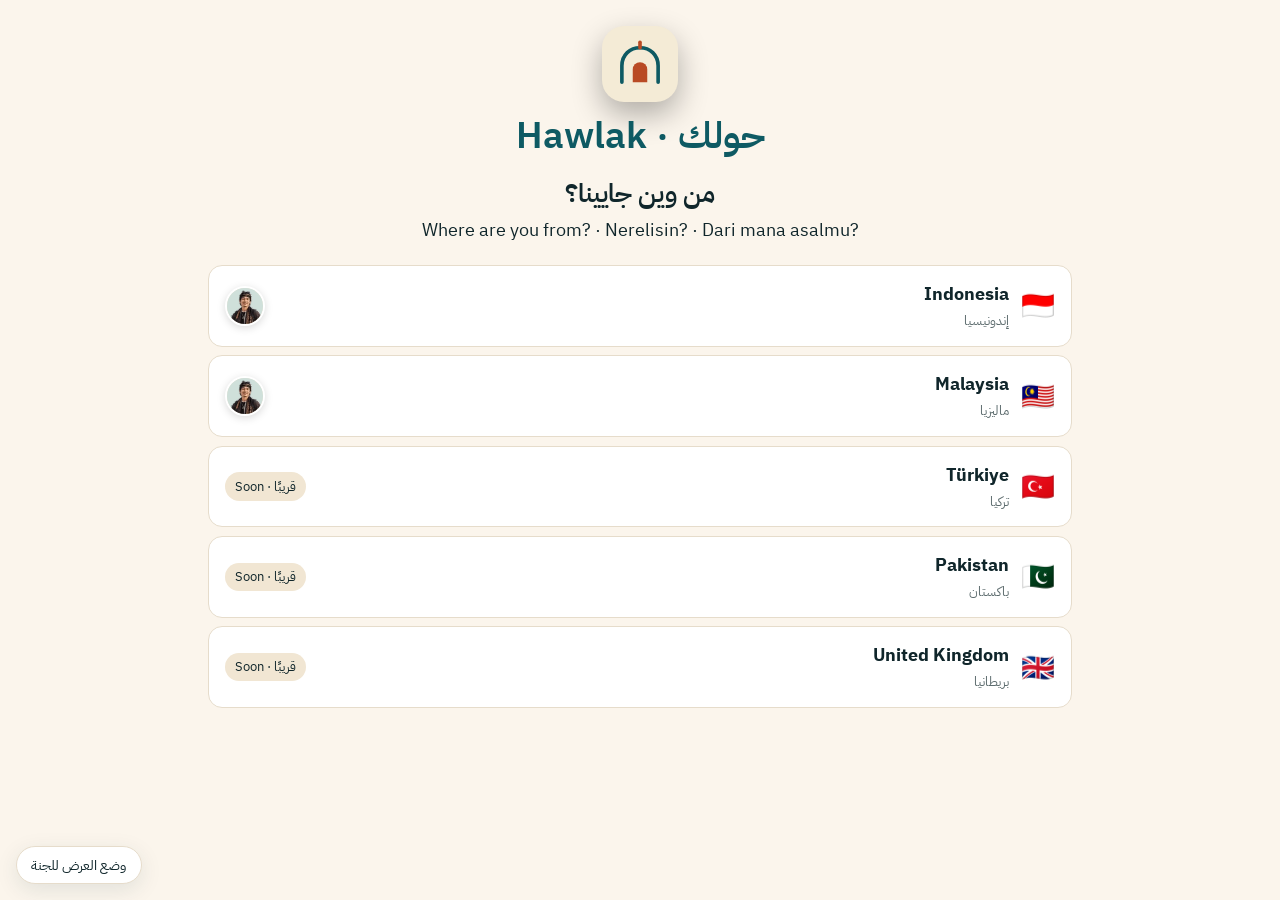
==== frontend/index.html @ e4639a31 "Initial commit: Hawlak MVP project structure (Quba, Odin guide)" ====
<!doctype html>
<html lang="ar" dir="rtl">
<head>
  <meta charset="utf-8">
  <meta name="viewport" content="width=device-width,initial-scale=1,viewport-fit=cover">
  <title>حولك</title>
  <link rel="preconnect" href="https://fonts.googleapis.com">
  <link rel="preconnect" href="https://fonts.gstatic.com" crossorigin>
  <link rel="stylesheet" href="https://fonts.googleapis.com/css2?family=IBM+Plex+Sans+Arabic:wght@400;500;600;700&display=swap">
  <link rel="stylesheet" href="css/base.css">
  <link rel="stylesheet" href="css/screens.css">
  <link rel="stylesheet" href="css/characters.css">
  <link rel="stylesheet" href="css/layout.css">
</head>
<body>
<div class="stage" dir="rtl" lang="ar">
  <button class="demofab" data-ar data-act="demoSheet">وضع العرض للجنة</button>
  <aside class="side" data-ar>
    <h1>حولك</h1>
    <p>نموذج أولي تفاعلي لمنصة سياحية بشخصيات رقمية من ثقافة الزائر. صُمّم للجوال، وهذا الإطار للعرض على الكمبيوتر.</p>
    <div class="btns" id="demoBtns"></div>
    <small>كل البيانات والأماكن تجريبية لأغراض العرض، ولا يوجد ربط حقيقي بخدمات الحجز أو الموقع.</small>
  </aside>
  <main class="phone" id="phone">
    <div id="app"></div>
    <div id="layer"></div>
  </main>
</div>

  <script src="js/data/core.js"></script>
  <script src="js/data/places.js"></script>
  <script src="js/data/guides.js"></script>
  <script src="js/state.js"></script>
  <script src="js/i18n/dictionary.js"></script>
  <script src="js/i18n/localize.js"></script>
  <script src="js/characters.js"></script>
  <script src="js/helpers.js"></script>
  <script src="js/screens/flow.js"></script>
  <script src="js/i18n/voice-lines.js"></script>
  <script src="js/voice.js"></script>
  <script src="js/screens/home.js"></script>
  <script src="js/map-data.js"></script>
  <script src="js/screens/explore.js"></script>
  <script src="js/screens/place.js"></script>
  <script src="js/screens/ask.js"></script>
  <script src="js/screens/plan.js"></script>
  <script src="js/screens/profile.js"></script>
  <script src="js/screens/login.js"></script>
  <script src="js/actions.js"></script>
  <script src="js/events.js"></script>
  <script src="js/main.js"></script>
</body>
</html>
---- frontend/css/base.css ----
/* Layout: phone-sized app centered on desktop with a demo-control side panel; full-bleed on phones */
:root{
  --bg:#FBF5EC; --surface:#FFFFFF; --sand:#F1E6D3; --sand2:#E6D6BC; --ink:#10262B; --muted:#5C6B6D;
  --green:#0E5A63; --green2:#083E45; --gold:#B94A24; --gold-soft:#F6E1D6; --line:#E6DCCB;
  --on-green:#FFFFFF; --shadow:0 6px 22px rgba(14,60,66,.10); --stage:#E9E2D2;
  --c-sight:#0E5A63; --c-food:#B5473A; --c-cafe:#8A5A33; --c-shop:#7B4B8A; --c-exp:#3A6EA5; --c-svc:#B3412F;
  --display:"IBM Plex Sans Arabic","Geeza Pro","Segoe UI",Tahoma,sans-serif;
  --body:"IBM Plex Sans Arabic","Geeza Pro","Segoe UI",Tahoma,sans-serif;
}
@media (prefers-color-scheme:dark){:root:not([data-theme="light"]){
  --bg:#0C1A1C; --surface:#132527; --sand:#1C2F31; --sand2:#29413F; --ink:#E8F0F0; --muted:#9FB3B4;
  --green:#5CC5CF; --green2:#0F3D43; --gold:#F08C63; --gold-soft:#3A2419; --line:#26393B;
  --on-green:#062428; --shadow:0 6px 22px rgba(0,0,0,.4); --stage:#071314; color-scheme:dark;}}
:root[data-theme="dark"]{
  --bg:#0C1A1C; --surface:#132527; --sand:#1C2F31; --sand2:#29413F; --ink:#E8F0F0; --muted:#9FB3B4;
  --green:#5CC5CF; --green2:#0F3D43; --gold:#F08C63; --gold-soft:#3A2419; --line:#26393B;
  --on-green:#062428; --shadow:0 6px 22px rgba(0,0,0,.4); --stage:#071314; color-scheme:dark;}
:root[data-hc="1"]{--ink:#000;--muted:#2a2a2a;--line:#666;--gold:#8A2F10}
@media (prefers-color-scheme:dark){:root[data-hc="1"]:not([data-theme="light"]){--ink:#fff;--muted:#e6e6e6;--line:#aaa;--gold:#FFB08C}}
:root[data-hc="1"][data-theme="dark"]{--ink:#fff;--muted:#e6e6e6;--line:#aaa;--gold:#FFB08C}

*{box-sizing:border-box;-webkit-tap-highlight-color:transparent}
html,body{height:100%}
html{font-size:16px}
html.big{font-size:19px}
body{margin:0;background:var(--stage);color:var(--ink);font-family:var(--body);line-height:1.7;padding:0}
button{font:inherit;color:inherit;cursor:pointer;border:0;background:none;padding:0}
button:focus-visible,input:focus-visible,a:focus-visible{outline:3px solid var(--gold);outline-offset:2px}
h1,h2,h3,h4{font-weight:600;letter-spacing:0;font-family:var(--display);margin:0;line-height:1.35;text-wrap:balance}
p{margin:0}
.ico{width:1.35em;height:1.35em;fill:none;stroke:currentColor;stroke-width:1.8;stroke-linecap:round;stroke-linejoin:round;flex:none}
.ico.fill{fill:currentColor}

.stage{height:100%;display:flex;justify-content:center;align-items:center;gap:2.5rem;padding:0}
.side{display:none}
.phone{position:relative;width:100%;height:100%;background:var(--bg);overflow:hidden;display:flex;flex-direction:column}
.side h1{font-size:2.4rem;color:var(--green)}
.side p{color:var(--muted)}
.side .btns{display:flex;flex-direction:column;gap:.6rem}
.side .btn{justify-content:flex-start}
.side small{color:var(--muted)}

#app{flex:1;min-height:0;display:flex;flex-direction:column;position:relative}
.screen{flex:1;min-height:0;overflow-y:auto;overflow-x:hidden;animation:in .28s ease both;scroll-behavior:smooth}
@keyframes in{from{opacity:0;transform:translateX(-14px)}to{opacity:1;transform:none}}
@media (prefers-reduced-motion:reduce){.screen{animation:none}*{transition:none!important}}
.pad{padding:1rem 1.1rem 1.4rem}

/* controls */
.btn{display:inline-flex;align-items:center;justify-content:center;gap:.5rem;padding:.8rem 1.2rem;border-radius:14px;font-weight:600;background:var(--surface);border:1px solid var(--line);transition:transform .15s}
.btn:active{transform:scale(.97)}
.btn.primary{background:var(--green);color:var(--on-green);border-color:transparent}
.btn.gold{background:var(--gold);color:#fff;border-color:transparent}
.btn.ghost{background:transparent}
.btn.block{width:100%}
.btn.sm{padding:.45rem .8rem;border-radius:10px;font-size:.88rem}
.chip{display:inline-flex;align-items:center;gap:.4rem;padding:.5rem .95rem;border-radius:999px;border:1px solid var(--line);background:var(--surface);font-size:.95rem;transition:all .15s}
.chip.on{background:var(--green);color:var(--on-green);border-color:transparent}
.chips{display:flex;flex-wrap:wrap;gap:.5rem}
.hscroll{display:flex;gap:.8rem;overflow-x:auto;padding:.2rem 1.1rem .8rem;margin-inline:-1.1rem;scroll-snap-type:x proximity}
.hscroll::-webkit-scrollbar{display:none}
.hscroll>*{scroll-snap-align:start}
.card{background:var(--surface);border:1px solid var(--line);border-radius:18px;box-shadow:var(--shadow)}
.muted{color:var(--muted)}
.small{font-size:.86rem}
.row{display:flex;align-items:center;gap:.6rem}
.between{justify-content:space-between}
.grow{flex:1;min-width:0}
.sec-title{display:flex;align-items:baseline;justify-content:space-between;margin:1.3rem 0 .7rem}
.sec-title h3{font-size:1.2rem}
.sec-title span{color:var(--muted);font-size:.85rem}

/* header bits */
.topbar{display:flex;align-items:center;gap:.7rem;padding:.8rem 1.1rem}
.iconbtn{width:42px;height:42px;border-radius:50%;background:var(--surface);border:1px solid var(--line);display:grid;place-items:center;flex:none}
.back{transform:none}

/* avatar */
.av{border-radius:50%;overflow:hidden;flex:none;background:var(--sand);display:grid;place-items:center;border:2px solid var(--surface);box-shadow:0 2px 8px rgba(0,0,0,.15)}
.av img,.av svg{width:100%;height:100%;object-fit:cover;display:block}
---- frontend/css/screens.css ----
/* splash */
.splash{background:radial-gradient(120% 80% at 50% 0%,#17808B 0%,#083E45 62%);color:#fff;display:flex;flex-direction:column;align-items:center;justify-content:center;text-align:center;gap:1rem;padding:2rem;position:relative;overflow:hidden}
.splash .pat{position:absolute;inset:0;opacity:.09;background-image:repeating-conic-gradient(from 0deg at 50% 50%,#fff 0 6deg,transparent 6deg 12deg);-webkit-mask-image:radial-gradient(circle at 50% 38%,#000,transparent 70%);mask-image:radial-gradient(circle at 50% 38%,#000,transparent 70%)}
.logo{width:92px;height:92px;border-radius:26px;background:#F4EBD6;display:grid;place-items:center;box-shadow:0 12px 30px rgba(0,0,0,.3)}
.splash h1{font-size:3.2rem;letter-spacing:.02em}
.splash .motto{font-family:var(--display);font-size:1.5rem;color:#F4A57F}
.splash .sub{opacity:.85;max-width:24ch}
.splash .pat{pointer-events:none}
.splash>*:not(.pat){position:relative}
.splash .btn{background:#F4A57F;color:#10262B;border:0;font-size:1.1rem;padding:.95rem 2.2rem;margin-top:.8rem}
.splash .demo{margin-top:1rem;font-size:.85rem;opacity:.8;text-decoration:underline;color:#fff}
.faces{display:flex;margin-top:.4rem}
.faces .av{margin-inline-start:-10px;width:44px;height:44px}

/* onboarding */
.onb{display:flex;flex-direction:column;height:100%}
.onb .oart{flex:1;min-height:0;display:grid;place-items:center;padding:1rem;background:linear-gradient(180deg,var(--sand),var(--bg))}
.onb .txt{padding:1.2rem 1.4rem 1.6rem;text-align:center;display:flex;flex-direction:column;gap:.6rem}
.onb h2{font-size:1.9rem;color:var(--green)}
.dots{display:flex;gap:.4rem;justify-content:center;margin:.4rem 0 .8rem}
.dots i{width:8px;height:8px;border-radius:99px;background:var(--sand2)}
.dots i.on{width:24px;background:var(--green)}
.bubble{background:var(--surface);border:1px solid var(--line);border-radius:18px 18px 18px 4px;padding:.8rem 1rem;box-shadow:var(--shadow);max-width:90%}
.bubble.me{background:var(--green);color:var(--on-green);border-color:transparent;border-radius:18px 18px 4px 18px;align-self:flex-start}
.loc{font-family:var(--display);font-size:.8rem;color:var(--gold);display:block}

/* destination */
.dest{position:relative;border-radius:22px;overflow:hidden;height:200px;color:#fff;display:flex;align-items:flex-end;padding:1.1rem;width:100%;text-align:start}
.dest .bg{position:absolute;inset:0}
.dest h3{font-size:1.7rem;position:relative}
.dest p{position:relative;opacity:.9;font-size:.9rem}
.dest .soon{position:absolute;top:.8rem;inset-inline-start:.8rem;background:rgba(255,255,255,.2);backdrop-filter:blur(6px);padding:.15rem .7rem;border-radius:99px;font-size:.78rem}

/* country */
.search{display:flex;align-items:center;gap:.6rem;background:var(--surface);border:1px solid var(--line);border-radius:14px;padding:.35rem .9rem}
.search input{flex:1;border:0;background:none;font:inherit;color:inherit;padding:.5rem 0;outline:none;min-width:0}
.country{display:flex;align-items:center;gap:.8rem;padding:.8rem 1rem;border-radius:14px;background:var(--surface);border:1px solid var(--line);width:100%;text-align:start}
.flag{font-size:1.7rem;line-height:1}

/* guide reveal */
.gh{display:flex;flex-direction:column;align-items:center;text-align:center;gap:.7rem;padding:1.4rem 1.2rem}
.gh .big{width:150px;height:150px;border-width:4px}
.gh h2{font-size:2rem}
.quote{font-family:var(--display);font-size:1.1rem;color:var(--green);max-width:28ch}
.trait{display:flex;align-items:center;gap:.6rem;padding:.55rem 0;border-bottom:1px dashed var(--line)}
.trait:last-child{border:0}
.lang-line{background:var(--gold-soft);border-radius:16px;padding:.9rem 1rem;text-align:start;width:100%}
.lang-line b{display:block;font-size:1.05rem}

/* chat/quiz */
.chat{display:flex;flex-direction:column;gap:.7rem;padding:1rem 1.1rem}
.msg{display:flex;gap:.55rem;align-items:flex-end}
.msg.me{justify-content:flex-start}
.typing{display:inline-flex;gap:4px;padding:.3rem .2rem}
.typing i{width:7px;height:7px;border-radius:50%;background:var(--muted);animation:b 1s infinite}
.typing i:nth-child(2){animation-delay:.15s}.typing i:nth-child(3){animation-delay:.3s}
@keyframes b{0%,60%,100%{transform:none;opacity:.5}30%{transform:translateY(-5px);opacity:1}}
.opts{display:flex;flex-wrap:wrap;gap:.5rem;padding-inline-start:48px}

/* home */
.hero{background:linear-gradient(160deg,#083E45,#0E5A63);color:#fff;padding:1rem 1.1rem 1.3rem;border-radius:0 0 28px 28px;position:relative}
.hero .row .btn{color:#fff}
.hero .iconbtn{background:rgba(255,255,255,.14);border-color:transparent;color:#fff}
.hero .bubble{background:rgba(255,255,255,.96);color:#10262B;border:0}
.status{display:inline-flex;align-items:center;gap:.4rem;background:rgba(255,255,255,.14);border-radius:99px;padding:.2rem .8rem;font-size:.85rem}
.phase{display:flex;background:rgba(255,255,255,.14);border-radius:99px;padding:3px;gap:2px}
.phase button{padding:.25rem .8rem;border-radius:99px;font-size:.8rem;color:#fff}
.phase button.on{background:#fff;color:var(--green2)}
.askbar{display:flex;align-items:center;gap:.6rem;background:var(--surface);border-radius:16px;padding:.8rem 1rem;color:var(--muted);box-shadow:var(--shadow);margin:-1.4rem 1.1rem 0;position:relative;width:calc(100% - 2.2rem);text-align:start}
.quick{display:grid;grid-template-columns:repeat(4,1fr);gap:.9rem .4rem;margin-top:1.2rem}
.q{display:flex;flex-direction:column;align-items:center;gap:.4rem;font-size:.8rem;text-align:center}
.q span.b{width:54px;height:54px;border-radius:18px;background:var(--surface);border:1px solid var(--line);display:grid;place-items:center;color:var(--green);box-shadow:var(--shadow)}
.q.sos span.b{color:var(--c-svc)}
.pcard{width:218px;flex:none;overflow:hidden;text-align:start;display:flex;flex-direction:column}
.art{position:relative;display:grid;place-items:center;color:rgba(255,255,255,.9);overflow:hidden}
.art svg.ico{width:42px;height:42px;stroke-width:1.4;position:relative}
.art::before{content:"";position:absolute;inset:0;background:repeating-conic-gradient(from 0deg at 50% 120%,rgba(255,255,255,.1) 0 7deg,transparent 7deg 14deg)}
.pcard .art{height:104px}
.pcard .meta{padding:.7rem .85rem .85rem;display:flex;flex-direction:column;gap:.15rem}
.pcard h4{font-size:1.02rem}
.tag{display:inline-block;font-size:.72rem;padding:.05rem .55rem;border-radius:99px;background:var(--gold-soft);color:var(--gold);font-weight:600}
.stat{display:flex;gap:.7rem;font-size:.82rem;color:var(--muted);align-items:center;flex-wrap:wrap}
.stat span{display:inline-flex;align-items:center;gap:.25rem}
.stat .ico{width:1em;height:1em}
.rate{color:var(--gold);font-weight:600}
.cultcard{display:flex;gap:.8rem;align-items:center;padding:.8rem;text-align:start;width:100%}
.cultcard .art{width:62px;height:62px;border-radius:16px;flex:none}
.cultcard .art svg.ico{width:28px;height:28px}
.prompt{font-family:var(--display);font-size:1.05rem}

/* nav */
.nav{display:grid;grid-template-columns:1fr 1fr 1.2fr 1fr;background:var(--surface);border-top:1px solid var(--line);padding:.3rem .4rem calc(.5rem + env(safe-area-inset-bottom,0px));position:relative;flex:none}
.nav button{display:flex;flex-direction:column;align-items:center;gap:.1rem;font-size:.72rem;color:var(--muted);padding:.4rem 0}
.nav button.on{color:var(--green);font-weight:600}
.nav .mid{position:relative}
.nav .mid span.fab{width:58px;height:58px;border-radius:50%;background:var(--green);color:var(--on-green);display:grid;place-items:center;margin-top:-26px;border:4px solid var(--surface);box-shadow:0 8px 18px rgba(14,90,99,.35)}
.nav .mid.on span.fab{background:var(--gold);color:#fff}
.nav .mid{color:var(--green)}

/* place */
.phero{height:230px;position:relative;border-radius:0 0 26px 26px}
.phero .art{position:absolute;inset:0}
.phero .art svg.ico{width:78px;height:78px}
.phero .topbar{position:absolute;top:0;inset-inline:0;z-index:2}
.phero .iconbtn{background:rgba(255,255,255,.9);color:#10262B;border:0}
.facts{display:grid;grid-template-columns:1fr 1fr;gap:.6rem}
.fact{background:var(--surface);border:1px solid var(--line);border-radius:14px;padding:.6rem .8rem}
.fact small{color:var(--muted);display:block}
.why{background:var(--gold-soft);border-radius:18px;padding:1rem}
.why h4{color:var(--gold);margin-bottom:.3rem}
.actions{display:grid;grid-template-columns:1.4fr 1fr 1fr 1fr;gap:.5rem}
.actions .btn{padding:.7rem .3rem;flex-direction:column;gap:.1rem;font-size:.8rem}
.actions .btn.primary{flex-direction:row}
.badge{display:inline-flex;gap:.3rem;align-items:center;font-size:.8rem;padding:.2rem .65rem;border-radius:99px;background:var(--sand);}
.badge.ok{background:#D8EDEE;color:#0E5A63}
@media (prefers-color-scheme:dark){:root:not([data-theme="light"]) .badge.ok{background:#0F3D43;color:#5CC5CF}}
:root[data-theme="dark"] .badge.ok{background:#0F3D43;color:#5CC5CF}

/* map */
.mapwrap{position:relative;flex:1;min-height:0;background:var(--sand);overflow:hidden}
.mapwrap svg.map{width:100%;height:100%;display:block}
.mapfilters{position:absolute;top:.6rem;inset-inline:0;display:flex;gap:.4rem;overflow-x:auto;padding:0 .8rem;z-index:2}
.mapfilters::-webkit-scrollbar{display:none}
.mapfilters .chip{box-shadow:var(--shadow);flex:none}
.mapcard{position:absolute;inset-inline:.8rem;bottom:.8rem;z-index:3;padding:.8rem;display:flex;gap:.8rem;align-items:center;animation:in .2s}
.mapcard .art{width:64px;height:64px;border-radius:14px;flex:none}
.mapcard .art svg.ico{width:28px;height:28px}
.pin{cursor:pointer}
#langbar{flex:none;display:flex;justify-content:flex-end;padding:.35rem .8rem;background:var(--bg);position:relative;z-index:5}
#langbar[hidden]{display:none}
#langfab{display:inline-flex;align-items:center;gap:.4rem;background:var(--surface);border:1px solid var(--line);border-radius:99px;padding:.25rem .8rem;font-weight:600;font-size:.85rem}
#langfab .ico{width:1.1em;height:1.1em}
.soc{display:none}
.mapwrap svg.map{touch-action:none;cursor:grab}
.mr{fill:none;stroke:var(--surface);stroke-linecap:round;stroke-linejoin:round;vector-effect:non-scaling-stroke}
.mc{fill:none;stroke:var(--sand2);stroke-linecap:round;stroke-linejoin:round;vector-effect:non-scaling-stroke}
.m1{stroke-width:1}.m2{stroke-width:1.8}.m3{stroke-width:2.6}.m3c{stroke-width:4.2}.m4{stroke-width:3.4}.m4c{stroke-width:5}.m5{stroke-width:4.4}.m5c{stroke-width:6}
#mbase[data-far="1"] .mnr{display:none}
.mw{fill:#8DBBD3;opacity:.75;stroke:none}
.mm{fill:var(--green);fill-opacity:.35;stroke:var(--green);stroke-width:1;vector-effect:non-scaling-stroke}
a.btn{text-decoration:none;color:inherit;display:inline-flex;align-items:center;justify-content:center;gap:.4rem}
.mapctl{position:absolute;top:3.4rem;inset-inline-end:.8rem;z-index:2;display:flex;flex-direction:column;gap:.4rem}
.mapctl .btn{width:44px;min-height:44px;padding:0;justify-content:center;box-shadow:var(--shadow);background:var(--surface)}
.mapcredit{position:absolute;bottom:3.6rem;inset-inline-end:.5rem;font-size:.65rem;color:var(--muted);z-index:1;pointer-events:none}
.mapnote{position:absolute;bottom:1.1rem;inset-inline:.8rem;text-align:center;pointer-events:none;background:color-mix(in srgb,var(--sand) 85%,transparent);border-radius:10px;padding:.2rem .4rem}
.pin:focus-visible circle{stroke:var(--gold);stroke-width:3}
.seg{display:inline-flex;background:var(--sand);border-radius:99px;padding:3px}
.seg button{padding:.35rem 1rem;border-radius:99px;font-size:.88rem}
.seg button.on{background:var(--surface);box-shadow:0 1px 4px rgba(0,0,0,.12);font-weight:600}
.svc-grid{display:grid;grid-template-columns:1fr 1fr;gap:.6rem}
.svc{display:flex;gap:.6rem;align-items:center;padding:.7rem;text-align:start}
.svc .b{width:38px;height:38px;border-radius:12px;background:var(--sand);display:grid;place-items:center;color:var(--green);flex:none}

/* plan */
.tl{position:relative;padding-inline-start:1.3rem;margin-top:.8rem}
.tl::before{content:"";position:absolute;inset-inline-start:.45rem;top:.5rem;bottom:.5rem;border-inline-start:2px dashed var(--sand2)}
.stop{position:relative;margin-bottom:.9rem;padding:.85rem}
.stop::before{content:"";position:absolute;inset-inline-start:-1.15rem;top:1.15rem;width:12px;height:12px;border-radius:50%;background:var(--green);border:3px solid var(--bg)}
.stop .time{font-family:var(--display);color:var(--gold);font-size:1.05rem}
.travel{margin:-.3rem 0 .6rem;font-size:.82rem;color:var(--muted);display:flex;gap:.4rem;align-items:center}

/* sheet / toast */
.scrim{position:absolute;inset:0;background:rgba(10,20,15,.5);z-index:20;display:flex;align-items:flex-end;animation:fade .2s}
@keyframes fade{from{opacity:0}}
.sheet{background:var(--bg);width:100%;max-height:88%;overflow-y:auto;border-radius:26px 26px 0 0;padding:.6rem 1.2rem 1.6rem;animation:up .28s ease}
@keyframes up{from{transform:translateY(40px);opacity:.4}}
.sheet .grab{width:44px;height:5px;border-radius:9px;background:var(--sand2);margin:.2rem auto .9rem}
.toast{position:absolute;bottom:90px;left:50%;transform:translateX(-50%);background:#0F2A2E;color:#fff;padding:.6rem 1.1rem;border-radius:99px;z-index:40;font-size:.9rem;box-shadow:var(--shadow);animation:fade .2s;max-width:88%;text-align:center}
.notif{display:flex;gap:.7rem;padding:.8rem 0;border-bottom:1px solid var(--line)}
.notif .b{width:40px;height:40px;border-radius:50%;background:var(--green);color:var(--on-green);display:grid;place-items:center;flex:none}
.toggle{display:flex;justify-content:space-between;align-items:center;padding:.8rem 0;border-bottom:1px solid var(--line)}
.sw{width:46px;height:27px;border-radius:99px;background:var(--sand2);position:relative;transition:.2s;flex:none}
.sw::after{content:"";position:absolute;top:3px;inset-inline-start:3px;width:21px;height:21px;border-radius:50%;background:#fff;transition:.2s}
.sw.on{background:var(--green)}
.sw.on::after{inset-inline-start:22px}
.field{display:flex;flex-direction:column;gap:.3rem;margin-bottom:.8rem}
.field label{font-size:.88rem;color:var(--muted)}
.field input,.field textarea{border:1px solid var(--line);background:var(--surface);color:inherit;border-radius:12px;padding:.7rem .9rem;font:inherit;width:100%}
.menu-item{display:flex;align-items:center;gap:.8rem;padding:.85rem 0;border-bottom:1px solid var(--line);width:100%;text-align:start}
.menu-item .b{width:38px;height:38px;border-radius:12px;background:var(--sand);display:grid;place-items:center;color:var(--green)}

/* social mock */
.reel{width:230px;aspect-ratio:9/16;border-radius:26px;position:relative;overflow:hidden;margin:0 auto;color:#fff;background:linear-gradient(180deg,#2b6c8f,#F0B08A);box-shadow:var(--shadow);display:flex;flex-direction:column;justify-content:flex-end;padding:.9rem}
.reel .av{position:absolute;inset:0;border-radius:0;border:0;width:100%!important;height:100%!important}
.reel .cap{position:relative;background:rgba(0,0,0,.55);border-radius:12px;padding:.5rem .7rem;font-size:.82rem;margin-bottom:.5rem}
.reel .cta{position:relative;background:#F4A57F;color:#10262B;border-radius:99px;text-align:center;padding:.4rem;font-weight:600;font-size:.85rem}
.flow{display:flex;align-items:center;gap:.4rem;flex-wrap:wrap;justify-content:center;font-size:.85rem}
.flow b{background:var(--sand);padding:.2rem .7rem;border-radius:99px;font-weight:500}
.rev{display:flex;gap:.7rem;padding:.7rem 0;border-bottom:1px solid var(--line)}
.rev:last-child{border:0}
---- frontend/css/characters.css ----
/* voice-first + full-body characters */
.fig{display:block;flex:none;position:relative}
.fig svg,.fig img{height:100%;width:auto;display:block}
.fig.photo{border-radius:18px;overflow:hidden;background:#DEDACF}
.fig.speaking{animation:sway .8s ease-in-out infinite alternate;filter:drop-shadow(0 0 12px rgba(185,74,36,.7))}
@keyframes sway{from{transform:rotate(-1.4deg)}to{transform:rotate(1.4deg)}}
.av.speaking{box-shadow:0 0 0 5px rgba(185,74,36,.4),0 0 0 12px rgba(185,74,36,.18)}
.fig .mouth,.av .mouth{display:none}
.speaking .mouth{display:block;transform-box:fill-box;transform-origin:center;animation:talk .28s ease-in-out infinite alternate}
.speaking .smile{display:none}
@keyframes talk{from{transform:scaleY(.35)}to{transform:scaleY(1.25)}}
.vstage{display:flex;gap:.8rem;align-items:flex-end;padding:.4rem 1.1rem 0}
.vbub{flex:1;min-width:0;display:flex;flex-direction:column;gap:.5rem}
.vbub .bubble{max-width:100%;border-radius:20px 20px 20px 6px}
.vbub .big{font-size:1.28rem;font-weight:600;line-height:1.55;display:block}
.vbub .ar-sub{display:block;color:var(--muted);font-size:.88rem;margin-top:.35rem}
.vdots{display:flex;gap:.35rem;padding:.2rem 1.1rem}
.vdots i{flex:1;height:5px;border-radius:9px;background:var(--sand2)}
.vdots i.on{background:var(--green)}
.vopts{display:grid;grid-template-columns:1fr 1fr;gap:.7rem;padding:1rem 1.1rem}
.vopt{min-height:72px;border-radius:18px;background:var(--surface);border:2px solid var(--line);display:flex;flex-direction:column;align-items:center;justify-content:center;gap:.1rem;padding:.6rem;text-align:center;font-size:1.15rem;transition:transform .12s}
.vopt small{color:var(--muted);font-size:.8rem}
.vopt:active{transform:scale(.97)}
.vopt.on{background:var(--green);border-color:transparent;color:var(--on-green)}
.vopt.on small{color:inherit;opacity:.85}
.vopt.wide{grid-column:1/-1}
.microw{position:sticky;bottom:0;display:flex;flex-direction:column;align-items:center;gap:.25rem;padding:.6rem 0 .9rem;background:linear-gradient(180deg,transparent,var(--bg) 35%)}
.micbtn{width:78px;height:78px;border-radius:50%;background:var(--gold);color:#fff;display:grid;place-items:center;box-shadow:0 8px 20px rgba(185,74,36,.45);border:4px solid var(--bg)}
.micbtn .ico{width:34px;height:34px}
.micbtn.listening{background:#C0392B;animation:pulse 1s infinite}
@keyframes pulse{0%{box-shadow:0 0 0 0 rgba(192,57,43,.5)}100%{box-shadow:0 0 0 22px rgba(192,57,43,0)}}
.michint{font-weight:600;font-size:.95rem}
.vsugg{width:100%;text-align:start;display:flex;flex-direction:column;gap:.1rem;padding:.8rem 1rem;border-radius:16px;background:var(--surface);border:1px solid var(--line);font-size:1.05rem}
.vsugg small{color:var(--muted);font-size:.8rem}
.replay{display:inline-flex;align-items:center;gap:.4rem;font-size:.85rem;color:var(--green);font-weight:600}
.reelbg{position:absolute;inset:0;width:100%;height:100%;object-fit:cover}
.reel .reelfig{position:absolute;inset-inline:0;bottom:0;display:flex;justify-content:center}
.reel.speaking{box-shadow:0 0 0 4px rgba(185,74,36,.6),var(--shadow)}
.reel .cap,.reel .cta{z-index:2}

/* prayer, qibla, lost, social */
.lostbtn{position:absolute;inset-inline-start:.9rem;bottom:92px;z-index:6;background:#C0392B;color:#fff;border-radius:99px;padding:.45rem .95rem;font-weight:700;box-shadow:0 8px 18px rgba(192,57,43,.4);display:flex;gap:.35rem;align-items:center;font-size:.95rem}.lostbtn .ico{width:1.1em;height:1.1em}
.stop.pray{background:var(--gold-soft);border-color:var(--gold)}
.driverfull{position:absolute;inset:0;z-index:30;background:#fff;color:#000;display:flex;flex-direction:column;align-items:center;justify-content:center;text-align:center;padding:2rem;gap:1.3rem}
.driverfull b{font-size:2.7rem;line-height:1.5;font-family:var(--display)}
.driverfull p{font-size:1.7rem;line-height:1.7}
.driverfull small{font-size:1rem;color:#444}
.driver{padding:1rem 1.1rem;border:2px solid var(--green)}
.driver .big{font-family:var(--display);font-size:1.7rem;line-height:1.5;display:block;margin:.3rem 0}
.soc{font-size:.76rem;color:var(--green);font-weight:600}
.idcard{border:2px dashed var(--gold);border-radius:16px;padding:.9rem 1rem;background:var(--surface)}
.idcard .big{font-size:1.5rem;font-weight:700;display:block}
.in{width:100%;border:1px solid var(--line);background:var(--surface);color:inherit;border-radius:12px;padding:.65rem .85rem;font:inherit}

/* UI language */
.stage[dir=ltr] .dirflip{transform:scaleX(-1)}
.nosub .ar-sub,.nosub .vopt small,.nosub .vsugg small{display:none}

/* body language: idle, talking, wave, nod */
.fig svg{overflow:visible;transform-origin:50% 100%;animation:breathe 4.6s ease-in-out infinite}
@keyframes breathe{0%,100%{transform:scaleY(1)}50%{transform:scaleY(1.012)}}
.f-head,.f-armL,.f-armR{transform-box:view-box}
.f-head{transform-origin:100px 92px;animation:headsway 6.5s ease-in-out infinite}
@keyframes headsway{0%,100%{transform:rotate(0)}30%{transform:rotate(1.6deg)}70%{transform:rotate(-1.6deg)}}
.f-armL{transform-origin:56px 112px}.f-armR{transform-origin:144px 112px}
.f-eyes{transform-box:fill-box;transform-origin:center;animation:blink 4.8s infinite}
@keyframes blink{0%,92%,100%{transform:scaleY(1)}95%{transform:scaleY(.08)}}
.speaking .f-head{animation:headtalk .5s ease-in-out infinite alternate}
@keyframes headtalk{from{transform:rotate(-2.2deg) translateY(0)}to{transform:rotate(2.2deg) translateY(-1.5px)}}
.speaking .f-armR{animation:gestR 1.4s ease-in-out infinite}
.speaking .f-armL{animation:gestL 1.9s ease-in-out infinite}
@keyframes gestR{0%,100%{transform:rotate(0)}40%{transform:rotate(-34deg)}70%{transform:rotate(-18deg)}}
@keyframes gestL{0%,100%{transform:rotate(0)}50%{transform:rotate(20deg)}}
.fx-wave .f-armR{animation:wave 1.7s ease-in-out 1}
@keyframes wave{0%{transform:rotate(0)}18%{transform:rotate(-150deg)}30%{transform:rotate(-132deg)}42%{transform:rotate(-156deg)}54%{transform:rotate(-132deg)}66%{transform:rotate(-156deg)}100%{transform:rotate(0)}}
.fx-nod .f-head{animation:nod .8s ease-in-out 1}
@keyframes nod{0%,100%{transform:translateY(0) rotate(0)}30%{transform:translateY(3px) rotate(3deg)}60%{transform:translateY(0) rotate(0)}80%{transform:translateY(2px) rotate(2deg)}}
.fig.photo.fx-wave img{animation:hop 1.1s ease-in-out 1}
.fig.photo.fx-nod img{animation:tiltp .8s ease-in-out 1}
@keyframes hop{0%,100%{transform:translateY(0)}25%{transform:translateY(-10px) rotate(-1.5deg)}50%{transform:translateY(0)}75%{transform:translateY(-6px) rotate(1.5deg)}}
@keyframes tiltp{0%,100%{transform:rotate(0)}35%{transform:rotate(2.2deg)}70%{transform:rotate(-1.2deg)}}
@media (prefers-reduced-motion:reduce){.fig svg,.f-head,.f-eyes,.speaking .f-armR,.speaking .f-armL,.fx-wave .f-armR,.fx-nod .f-head{animation:none!important}}
---- frontend/css/layout.css ----
/* web layout (kept last so it overrides the phone rules) */
.navbrand,.navguide,.demofab{display:none}
@media (min-width:900px){
  .stage{padding:0;gap:0;display:block}
  .side{display:none}
  .demofab{display:inline-flex;position:fixed;bottom:16px;inset-inline-end:16px;z-index:50;background:var(--surface);border:1px solid var(--line);border-radius:99px;padding:.4rem .9rem;font-size:.85rem;box-shadow:var(--shadow)}
  .phone{width:100%;height:100%;border:0;border-radius:0;box-shadow:none}
  #app>.nav{order:-1;display:flex;align-items:center;justify-content:center;gap:.35rem;padding:.65rem 1.5rem;border-top:0;border-bottom:1px solid var(--line)}
  .navbrand{display:block;font-family:var(--display);font-size:1.8rem;color:var(--green);font-weight:700;margin-inline-end:auto}
  .navguide{display:flex;align-items:center;gap:.55rem;margin-inline-start:auto;font-weight:600}
  .nav button{flex-direction:row;gap:.5rem;font-size:1rem;padding:.55rem 1.1rem;border-radius:99px;color:var(--ink)}
  .nav button.on{background:var(--sand);color:var(--green)}
  .nav .mid{background:var(--green);color:var(--on-green);margin:0 .5rem}
  .nav .mid.on{background:var(--gold);color:#fff}
  .nav .mid span.fab,.nav .mid.on span.fab{width:auto;height:auto;margin:0;border:0;box-shadow:none;background:none;color:inherit;display:flex}
  .screen>*{max-width:900px;margin-inline:auto}
  .screen>.hero,.screen>.pad.wide,.screen>.askbar{max-width:1180px}
  .hero{border-radius:28px;margin-top:1rem;width:calc(100% - 3rem)}
  .askbar{width:calc(100% - 3rem);margin-top:-1.4rem}
  .hscroll{display:grid;grid-template-columns:repeat(auto-fill,minmax(230px,1fr));overflow:visible;padding:0;margin:0 0 .5rem;gap:1rem}
  .pcard{width:auto}
  .quick{grid-template-columns:repeat(8,1fr)}
  .cults{display:grid!important;grid-template-columns:repeat(3,1fr)}
  .svc-grid{grid-template-columns:repeat(3,1fr)}
  .facts{grid-template-columns:repeat(4,1fr)}
  .vopts{grid-template-columns:repeat(3,1fr)}
  .phero{height:300px}
  .lostbtn{bottom:24px}
  .toast{bottom:32px}
  .scrim{align-items:center;justify-content:center}
  .sheet{max-width:600px;border-radius:26px;max-height:84%}
  #app>div:not(.screen)>*{max-width:1180px;margin-inline:auto;width:100%}
  .mapwrap{border-radius:20px;margin:0 auto 1.2rem!important;width:calc(100% - 3rem)!important}
}

/* big service tiles */
.tiles{display:grid;grid-template-columns:1fr;gap:.9rem;margin-top:1.1rem}
.tile{display:flex;flex-direction:column;align-items:flex-start;justify-content:flex-start;gap:.55rem;min-height:140px;padding:1rem;border-radius:22px;background:var(--surface);border:1.5px solid var(--line);box-shadow:var(--shadow);text-align:start;transition:transform .12s}
.tile:active{transform:scale(.98)}
.tile:hover{border-color:var(--green)}
.tile .b{width:58px;height:58px;border-radius:18px;display:grid;place-items:center;color:#fff}
.tile .b .ico{width:30px;height:30px}
.tile b{font-size:1.3rem;line-height:1.3;display:block}
.tile small{color:var(--muted);font-size:.92rem;line-height:1.4;display:block;margin-top:-.35rem}
@media (min-width:900px){.tiles{grid-template-columns:repeat(3,1fr)}}

/* in-page reel player */
.reel{width:260px}
.rbars{position:absolute;top:8px;left:10px;right:10px;display:flex;gap:4px;z-index:5}
.rbars i{flex:1;height:3px;border-radius:9px;background:rgba(255,255,255,.35);overflow:hidden;position:relative}
.rbars i::after{content:"";position:absolute;inset:0;transform-origin:left;transform:scaleX(0);background:#fff}
.rbars i.on::after{transform:scaleX(1);transition:transform var(--d,3s) linear}
.rbars i.done::after{transform:scaleX(1);transition:none}
#rstage{position:absolute;inset:0}
.rplay{position:absolute;z-index:6;left:50%;top:44%;margin:-32px 0 0 -32px;width:64px;height:64px;border-radius:50%;background:rgba(255,255,255,.94);color:#10262B;display:grid;place-items:center;box-shadow:0 8px 20px rgba(0,0,0,.35)}
.rplay .ico{width:30px;height:30px}
.rs{position:absolute;inset:0;background:radial-gradient(120% 70% at 50% 0%,#17808B,#083E45 60%,#06292d);color:#fff;overflow:hidden}
.rs .rc{position:absolute;left:14px;right:14px;top:34px;text-align:center;font-weight:700;font-size:23px;line-height:1.15;-webkit-text-stroke:4px #052a2f;paint-order:stroke fill}
.rs .rc em{font-style:normal;color:#F4A57F}
.rs .rf{position:absolute;left:0;right:0;bottom:6px;display:flex;justify-content:center}
.rs .pop{animation:rpop .5s cubic-bezier(.2,1.4,.4,1) both}
@keyframes rpop{from{transform:scale(.6);opacity:0}to{transform:scale(1);opacity:1}}
@keyframes rslide{from{transform:translateY(24px);opacity:0}to{transform:none;opacity:1}}
.rpains,.rchips{position:absolute;left:12px;right:12px;display:flex;flex-direction:column;gap:8px}
.rpains{top:40px}.rchips{top:100px}
.rpain{background:#fff;color:#10262B;border-radius:14px;padding:9px 12px;display:flex;align-items:center;gap:8px;font-weight:700;font-size:15px;opacity:0;animation:rslide .5s both}
.rpain .ico{width:22px;height:22px;color:#B94A24;flex:none}
.rbrand{position:absolute;top:34px;left:0;right:0;display:flex;flex-direction:column;align-items:center;gap:4px;text-align:center;padding:0 10px}
.rlogo{width:54px;height:54px;border-radius:16px;background:#F4EBD6;display:grid;place-items:center}
.rlogo svg{width:34px;height:34px}
.rname{font-weight:800;font-size:34px;line-height:1.1;-webkit-text-stroke:4px #052a2f;paint-order:stroke fill}
.rtag{color:#F4A57F;font-weight:700;font-size:15px;-webkit-text-stroke:3px #052a2f;paint-order:stroke fill}
.rpill{background:#F4A57F;color:#10262B;font-weight:800;border-radius:99px;padding:6px 16px;font-size:15px;margin-top:4px}
.rlost{position:absolute;top:102px;left:50%;transform:translateX(-50%);background:#C0392B;color:#fff;font-weight:800;border-radius:99px;padding:8px 18px;display:flex;gap:6px;align-items:center;font-size:17px;white-space:nowrap}
.rlost .ico{width:20px;height:20px}
.rhotel{position:absolute;top:156px;left:14px;right:14px;background:#fff;color:#000;border-radius:14px;padding:10px;text-align:center;font-size:16px;font-weight:700;line-height:1.4}
.rhotel small{display:block;font-weight:400;font-size:11px;color:#444}

.rplace{position:absolute;top:106px;left:18px;right:18px;border-radius:18px;overflow:hidden;background:#fff;color:#10262B;box-shadow:0 10px 24px rgba(0,0,0,.35)}
.rplace .art{height:110px}
.rplace b{display:block;padding:8px 10px;text-align:center;font-size:15px;line-height:1.3}
.rbig{position:absolute;top:96px;left:0;right:0;text-align:center;font-size:62px;font-weight:800;line-height:1;color:#F4A57F;-webkit-text-stroke:5px #052a2f;paint-order:stroke fill}
.fig.spr{background-repeat:no-repeat;background-color:transparent}
.spr-id{background-image:url(../assets/characters/odin_sprite.webp)}.spr-tr{background-image:url(../assets/characters/umut_sprite.webp)}.spr-eg{background-image:url(../assets/characters/nile_sprite.webp)}
.fig.spr.fx-nod{animation:tiltp .8s ease-in-out 1}
.clips{display:flex;gap:1rem;flex-wrap:wrap;justify-content:center}
.clips figure{margin:0;width:210px;text-align:center}
.clips video{width:100%;border-radius:16px;background:#000;display:block;margin-bottom:.4rem}
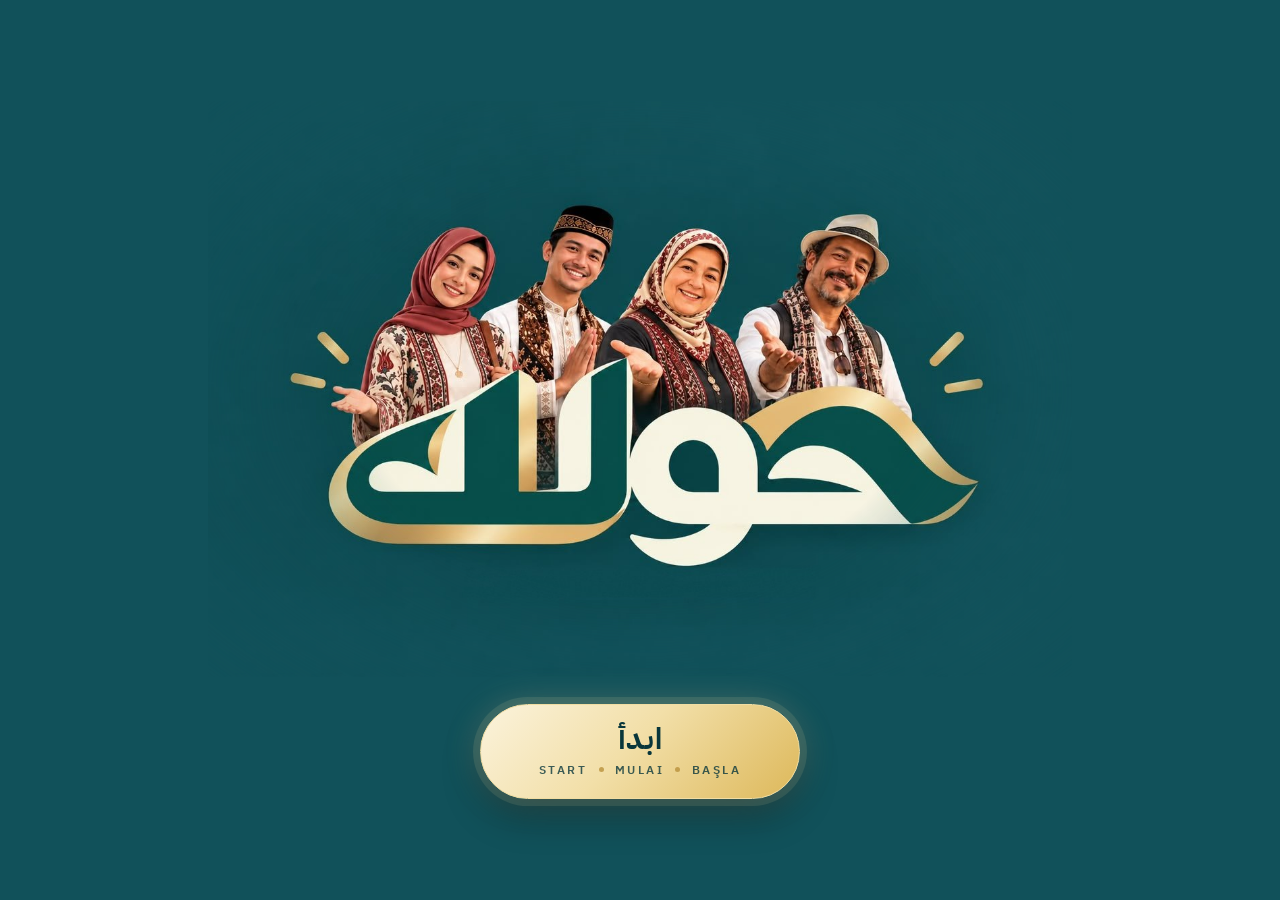
==== commit 5281a400: "Add Render deployment" ====
--- a/frontend/index.html
+++ b/frontend/index.html
@@ -4,6 +4,7 @@
   <meta charset="utf-8">
   <meta name="viewport" content="width=device-width,initial-scale=1,viewport-fit=cover">
   <title>حولك</title>
+  <link rel="icon" type="image/png" href="assets/brand/logo.png">
   <link rel="preconnect" href="https://fonts.googleapis.com">
   <link rel="preconnect" href="https://fonts.gstatic.com" crossorigin>
   <link rel="stylesheet" href="https://fonts.googleapis.com/css2?family=IBM+Plex+Sans+Arabic:wght@400;500;600;700&display=swap">
@@ -14,13 +15,6 @@
 </head>
 <body>
 <div class="stage" dir="rtl" lang="ar">
-  <button class="demofab" data-ar data-act="demoSheet">وضع العرض للجنة</button>
-  <aside class="side" data-ar>
-    <h1>حولك</h1>
-    <p>نموذج أولي تفاعلي لمنصة سياحية بشخصيات رقمية من ثقافة الزائر. صُمّم للجوال، وهذا الإطار للعرض على الكمبيوتر.</p>
-    <div class="btns" id="demoBtns"></div>
-    <small>كل البيانات والأماكن تجريبية لأغراض العرض، ولا يوجد ربط حقيقي بخدمات الحجز أو الموقع.</small>
-  </aside>
   <main class="phone" id="phone">
     <div id="app"></div>
     <div id="layer"></div>
--- a/frontend/css/screens.css
+++ b/frontend/css/screens.css
@@ -1,7 +1,8 @@
 /* splash */
 .splash{background:radial-gradient(120% 80% at 50% 0%,#17808B 0%,#083E45 62%);color:#fff;display:flex;flex-direction:column;align-items:center;justify-content:center;text-align:center;gap:1rem;padding:2rem;position:relative;overflow:hidden}
 .splash .pat{position:absolute;inset:0;opacity:.09;background-image:repeating-conic-gradient(from 0deg at 50% 50%,#fff 0 6deg,transparent 6deg 12deg);-webkit-mask-image:radial-gradient(circle at 50% 38%,#000,transparent 70%);mask-image:radial-gradient(circle at 50% 38%,#000,transparent 70%)}
-.logo{width:92px;height:92px;border-radius:26px;background:#F4EBD6;display:grid;place-items:center;box-shadow:0 12px 30px rgba(0,0,0,.3)}
+.logo{width:92px;height:92px;display:grid;place-items:center}
+.logo img{width:100%;height:100%;object-fit:contain;filter:drop-shadow(0 10px 18px rgba(0,0,0,.28))}
 .splash h1{font-size:3.2rem;letter-spacing:.02em}
 .splash .motto{font-family:var(--display);font-size:1.5rem;color:#F4A57F}
 .splash .sub{opacity:.85;max-width:24ch}
@@ -14,9 +15,12 @@
 
 /* onboarding */
 .onb{display:flex;flex-direction:column;height:100%}
-.onb .oart{flex:1;min-height:0;display:grid;place-items:center;padding:1rem;background:linear-gradient(180deg,var(--sand),var(--bg))}
 .onb .txt{padding:1.2rem 1.4rem 1.6rem;text-align:center;display:flex;flex-direction:column;gap:.6rem}
-.onb h2{font-size:1.9rem;color:var(--green)}
+.onb .otext{flex:1;min-height:0;display:flex;flex-direction:column;justify-content:center;align-items:center;text-align:center;gap:1.1rem;padding:1.5rem 1.6rem;width:100%;max-width:34rem;margin-inline:auto}
+.onb h2{font-size:2.5rem;line-height:1.3;color:var(--green)}
+.onb h2::after{content:"";display:block;width:64px;height:4px;border-radius:99px;background:linear-gradient(90deg,var(--gold),#E4B95B);margin:1rem auto 0}
+.onb .otext p{font-size:1.25rem;line-height:1.8;color:var(--muted)}
+.onb .txt,.onb .topbar{max-width:34rem;width:100%;margin-inline:auto}
 .dots{display:flex;gap:.4rem;justify-content:center;margin:.4rem 0 .8rem}
 .dots i{width:8px;height:8px;border-radius:99px;background:var(--sand2)}
 .dots i.on{width:24px;background:var(--green)}
@@ -189,3 +193,24 @@
 .rev{display:flex;gap:.7rem;padding:.7rem 0;border-bottom:1px solid var(--line)}
 .rev:last-child{border:0}
 
+
+/* غلاف: أول صفحة */
+.cover{background:#11515A;display:flex;flex-direction:column;align-items:center;justify-content:center;text-align:center;gap:1.1rem;padding:1.2rem;color:#fff}
+.cover img{width:min(100%,980px);max-height:64vh;object-fit:contain;-webkit-mask-image:radial-gradient(ellipse 70% 76% at 50% 50%,#000 44%,transparent 100%);mask-image:radial-gradient(ellipse 70% 76% at 50% 50%,#000 44%,transparent 100%)}
+/* زر البداية: ذهبي مضيء، واللغات داخله */
+.cover .start{position:relative;overflow:hidden;display:flex;flex-direction:column;align-items:center;gap:.2rem;min-width:min(80%,320px);margin-top:.6rem;padding:1.05rem 2.6rem 1.15rem;border-radius:999px;border:1.5px solid #F1DDA3;color:#08363b;
+ background:linear-gradient(135deg,#FBF3DC 0%,#F2DFA8 46%,#DDB85A 100%);box-shadow:0 0 0 7px rgba(241,221,163,.10),0 16px 36px rgba(0,0,0,.38),0 0 34px rgba(241,221,163,.28);animation:startGlow 3.4s ease-in-out infinite;transition:transform .15s}
+.cover .start:active{transform:scale(.97)}
+.cover .start::after{content:"";position:absolute;inset:0;background:linear-gradient(105deg,transparent 38%,rgba(255,255,255,.7) 50%,transparent 62%);transform:translateX(-130%);animation:startShine 4.6s ease-in-out infinite;pointer-events:none}
+.start-ar{font-size:1.85rem;font-weight:800;line-height:1.15;letter-spacing:.02em}
+.start-sub{direction:ltr;display:flex;align-items:center;gap:.7rem;font-size:.78rem;letter-spacing:.2em;text-transform:uppercase;font-weight:600;opacity:.78}
+.start-sub i{font-style:normal}
+.start-sub b{width:5px;height:5px;border-radius:50%;background:#B8903A;flex:none}
+@keyframes startGlow{0%,100%{box-shadow:0 0 0 7px rgba(241,221,163,.08),0 16px 36px rgba(0,0,0,.38),0 0 26px rgba(241,221,163,.20)}50%{box-shadow:0 0 0 11px rgba(241,221,163,.14),0 18px 40px rgba(0,0,0,.40),0 0 52px rgba(241,221,163,.45)}}
+@keyframes startShine{0%,50%{transform:translateX(-130%)}100%{transform:translateX(130%)}}
+@media (prefers-reduced-motion:reduce){.cover .start,.cover .start::after{animation:none}}
+
+/* اللوقو بجانب الاسم */
+.brandlogo{width:38px;height:38px;border-radius:11px;object-fit:contain;flex:none;filter:drop-shadow(0 3px 6px rgba(0,0,0,.2))}
+.herobrand{display:flex;align-items:center;gap:.55rem;color:#fff;font-family:var(--display);font-size:1.35rem;font-weight:700}
+.navbrand{display:none;align-items:center;gap:.6rem}
--- a/frontend/css/characters.css
+++ b/frontend/css/characters.css
@@ -23,7 +23,7 @@
 .vopt:active{transform:scale(.97)}
 .vopt.on{background:var(--green);border-color:transparent;color:var(--on-green)}
 .vopt.on small{color:inherit;opacity:.85}
-.vopt.wide{grid-column:1/-1}
+@media (max-width:899px){.vopt.wide{grid-column:1/-1}}
 .microw{position:sticky;bottom:0;display:flex;flex-direction:column;align-items:center;gap:.25rem;padding:.6rem 0 .9rem;background:linear-gradient(180deg,transparent,var(--bg) 35%)}
 .micbtn{width:78px;height:78px;border-radius:50%;background:var(--gold);color:#fff;display:grid;place-items:center;box-shadow:0 8px 20px rgba(185,74,36,.45);border:4px solid var(--bg)}
 .micbtn .ico{width:34px;height:34px}
@@ -75,9 +75,10 @@
 @keyframes wave{0%{transform:rotate(0)}18%{transform:rotate(-150deg)}30%{transform:rotate(-132deg)}42%{transform:rotate(-156deg)}54%{transform:rotate(-132deg)}66%{transform:rotate(-156deg)}100%{transform:rotate(0)}}
 .fx-nod .f-head{animation:nod .8s ease-in-out 1}
 @keyframes nod{0%,100%{transform:translateY(0) rotate(0)}30%{transform:translateY(3px) rotate(3deg)}60%{transform:translateY(0) rotate(0)}80%{transform:translateY(2px) rotate(2deg)}}
-.fig.photo.fx-wave img{animation:hop 1.1s ease-in-out 1}
-.fig.photo.fx-nod img{animation:tiltp .8s ease-in-out 1}
+.fig.photo.fx-wave img,.fig.still.fx-wave img{animation:hop 1.1s ease-in-out 1}
+.fig.photo.fx-nod img,.fig.still.fx-nod img{animation:tiltp .8s ease-in-out 1}
+.fig.still img{transform-origin:50% 100%;animation:breathe 4.6s ease-in-out infinite;filter:drop-shadow(0 6px 10px rgba(0,0,0,.18))}
 @keyframes hop{0%,100%{transform:translateY(0)}25%{transform:translateY(-10px) rotate(-1.5deg)}50%{transform:translateY(0)}75%{transform:translateY(-6px) rotate(1.5deg)}}
 @keyframes tiltp{0%,100%{transform:rotate(0)}35%{transform:rotate(2.2deg)}70%{transform:rotate(-1.2deg)}}
-@media (prefers-reduced-motion:reduce){.fig svg,.f-head,.f-eyes,.speaking .f-armR,.speaking .f-armL,.fx-wave .f-armR,.fx-nod .f-head{animation:none!important}}
+@media (prefers-reduced-motion:reduce){.fig.still img,.fig svg,.f-head,.f-eyes,.speaking .f-armR,.speaking .f-armL,.fx-wave .f-armR,.fx-nod .f-head{animation:none!important}}
 
--- a/frontend/css/layout.css
+++ b/frontend/css/layout.css
@@ -1,12 +1,13 @@
 /* web layout (kept last so it overrides the phone rules) */
 .navbrand,.navguide,.demofab{display:none}
 @media (min-width:900px){
+  .herobrand{visibility:hidden}
   .stage{padding:0;gap:0;display:block}
   .side{display:none}
   .demofab{display:inline-flex;position:fixed;bottom:16px;inset-inline-end:16px;z-index:50;background:var(--surface);border:1px solid var(--line);border-radius:99px;padding:.4rem .9rem;font-size:.85rem;box-shadow:var(--shadow)}
   .phone{width:100%;height:100%;border:0;border-radius:0;box-shadow:none}
   #app>.nav{order:-1;display:flex;align-items:center;justify-content:center;gap:.35rem;padding:.65rem 1.5rem;border-top:0;border-bottom:1px solid var(--line)}
-  .navbrand{display:block;font-family:var(--display);font-size:1.8rem;color:var(--green);font-weight:700;margin-inline-end:auto}
+  .navbrand{display:flex;align-items:center;gap:.6rem;font-family:var(--display);font-size:1.8rem;color:var(--green);font-weight:700;margin-inline-end:auto}
   .navguide{display:flex;align-items:center;gap:.55rem;margin-inline-start:auto;font-weight:600}
   .nav button{flex-direction:row;gap:.5rem;font-size:1rem;padding:.55rem 1.1rem;border-radius:99px;color:var(--ink)}
   .nav button.on{background:var(--sand);color:var(--green)}
@@ -23,7 +24,11 @@
   .cults{display:grid!important;grid-template-columns:repeat(3,1fr)}
   .svc-grid{grid-template-columns:repeat(3,1fr)}
   .facts{grid-template-columns:repeat(4,1fr)}
-  .vopts{grid-template-columns:repeat(3,1fr)}
+  /* الشاشة الكبيرة: كل الخيارات في صف واحد (٥ خيارات = ٥ بطاقات متجاورة)، والقليلة تُحصر في عرض مريح */
+  .vopts{grid-template-columns:repeat(auto-fit,minmax(150px,1fr))}
+  .vopts[data-n="1"]{max-width:340px;margin-inline:auto}
+  .vopts[data-n="2"]{max-width:560px;margin-inline:auto}
+  .vopts[data-n="4"]{max-width:780px;margin-inline:auto}
   .phero{height:300px}
   .lostbtn{bottom:24px}
   .toast{bottom:32px}
@@ -33,16 +38,6 @@
   .mapwrap{border-radius:20px;margin:0 auto 1.2rem!important;width:calc(100% - 3rem)!important}
 }
 
-/* big service tiles */
-.tiles{display:grid;grid-template-columns:1fr;gap:.9rem;margin-top:1.1rem}
-.tile{display:flex;flex-direction:column;align-items:flex-start;justify-content:flex-start;gap:.55rem;min-height:140px;padding:1rem;border-radius:22px;background:var(--surface);border:1.5px solid var(--line);box-shadow:var(--shadow);text-align:start;transition:transform .12s}
-.tile:active{transform:scale(.98)}
-.tile:hover{border-color:var(--green)}
-.tile .b{width:58px;height:58px;border-radius:18px;display:grid;place-items:center;color:#fff}
-.tile .b .ico{width:30px;height:30px}
-.tile b{font-size:1.3rem;line-height:1.3;display:block}
-.tile small{color:var(--muted);font-size:.92rem;line-height:1.4;display:block;margin-top:-.35rem}
-@media (min-width:900px){.tiles{grid-template-columns:repeat(3,1fr)}}
 
 /* in-page reel player */
 .reel{width:260px}
@@ -81,8 +76,39 @@
 .rplace b{display:block;padding:8px 10px;text-align:center;font-size:15px;line-height:1.3}
 .rbig{position:absolute;top:96px;left:0;right:0;text-align:center;font-size:62px;font-weight:800;line-height:1;color:#F4A57F;-webkit-text-stroke:5px #052a2f;paint-order:stroke fill}
 .fig.spr{background-repeat:no-repeat;background-color:transparent}
-.spr-id{background-image:url(../assets/characters/odin_sprite.webp)}.spr-tr{background-image:url(../assets/characters/umut_sprite.webp)}.spr-eg{background-image:url(../assets/characters/nile_sprite.webp)}
+.spr-tr{background-image:url(../assets/characters/umut_sprite.webp)}.spr-eg{background-image:url(../assets/characters/nile_sprite.webp)}
 .fig.spr.fx-nod{animation:tiltp .8s ease-in-out 1}
 .clips{display:flex;gap:1rem;flex-wrap:wrap;justify-content:center}
 .clips figure{margin:0;width:210px;text-align:center}
 .clips video{width:100%;border-radius:16px;background:#000;display:block;margin-bottom:.4rem}
+
+/* الرئيسية: بطاقات الأماكن الفاخرة */
+.pf-sec{margin-top:1.5rem}
+.pf-head{display:flex;align-items:center;gap:.8rem;margin-bottom:.9rem}
+.pf-ic{width:46px;height:46px;border-radius:15px;display:grid;place-items:center;color:#fff;background:linear-gradient(145deg,var(--green),var(--green2));box-shadow:0 6px 16px rgba(14,60,66,.25);flex:none}
+.pf-ic .ico{width:24px;height:24px}
+.pf-head h3{font-size:1.4rem;line-height:1.2}
+.pf-head small{color:var(--muted);font-size:.9rem}
+.pf-count{min-width:34px;height:34px;padding:0 .6rem;border-radius:99px;background:var(--gold-soft);color:var(--gold);font-weight:700;display:grid;place-items:center}
+.pf-grid{display:grid;grid-template-columns:1fr;gap:1.1rem}
+@media (min-width:760px){.pf-grid{grid-template-columns:repeat(auto-fit,minmax(340px,1fr))}}
+.pfeat{background:var(--surface);border:1px solid var(--line);border-radius:28px;overflow:hidden;box-shadow:0 12px 30px rgba(14,60,66,.13);display:flex;flex-direction:column;transition:transform .2s,box-shadow .2s;animation:pfRise .6s cubic-bezier(.2,.8,.2,1) both;animation-delay:calc(var(--i,0)*90ms)}
+.pfeat:hover{transform:translateY(-4px);box-shadow:0 18px 40px rgba(14,60,66,.2)}
+.pf-main{display:flex;flex-direction:column;text-align:start;width:100%}
+.pf-art{position:relative;height:158px;display:grid;place-items:center;color:#fff;overflow:hidden;
+ background:radial-gradient(120% 95% at 18% 0%,color-mix(in srgb,var(--c) 55%,#fff) 0%,transparent 58%),linear-gradient(150deg,var(--c),color-mix(in srgb,var(--c) 42%,#000))}
+.pf-art::before{content:"";position:absolute;inset:0;opacity:.14;background:repeating-conic-gradient(from 0deg at 50% 130%,#fff 0 6deg,transparent 6deg 12deg)}
+.pf-art>.ico{position:relative;width:58px;height:58px;stroke-width:1.4;filter:drop-shadow(0 6px 14px rgba(0,0,0,.35))}
+.pf-mark{position:absolute;inset-inline-end:-16px;bottom:-22px;opacity:.13;transform:rotate(-12deg)}
+.pf-mark .ico{width:140px;height:140px;stroke-width:1}
+.pf-tag{position:absolute;top:.85rem;inset-inline-start:.85rem;padding:.2rem .8rem;border-radius:99px;font-size:.78rem;font-weight:600;color:#fff;background:rgba(255,255,255,.18);border:1px solid rgba(255,255,255,.3);backdrop-filter:blur(6px);-webkit-backdrop-filter:blur(6px)}
+.pf-body{display:flex;flex-direction:column;gap:.35rem;padding:1.05rem 1.2rem .5rem}
+.pf-name{font-size:1.4rem;line-height:1.35;font-family:var(--display)}
+.pf-desc{color:var(--muted);font-size:.95rem;line-height:1.55}
+.pf-meta{display:inline-flex;align-items:center;gap:.4rem;align-self:flex-start;margin-top:.2rem;padding:.2rem .75rem;border-radius:99px;background:var(--sand);font-size:.84rem}
+.pf-meta .ico{width:1em;height:1em}
+.pf-foot{display:flex;align-items:center;justify-content:space-between;gap:.6rem;margin:.5rem 1.2rem 0;padding:.75rem 0 1rem;border-top:1px dashed var(--line)}
+.pf-go{font-weight:700;color:var(--green);font-size:1rem}
+a.pf-map{background:var(--sand);border:0;font-weight:600;color:var(--ink)}
+@keyframes pfRise{from{opacity:0;transform:translateY(18px)}to{opacity:1;transform:none}}
+@media (prefers-reduced-motion:reduce){.pfeat{animation:none}.pfeat:hover{transform:none}}
